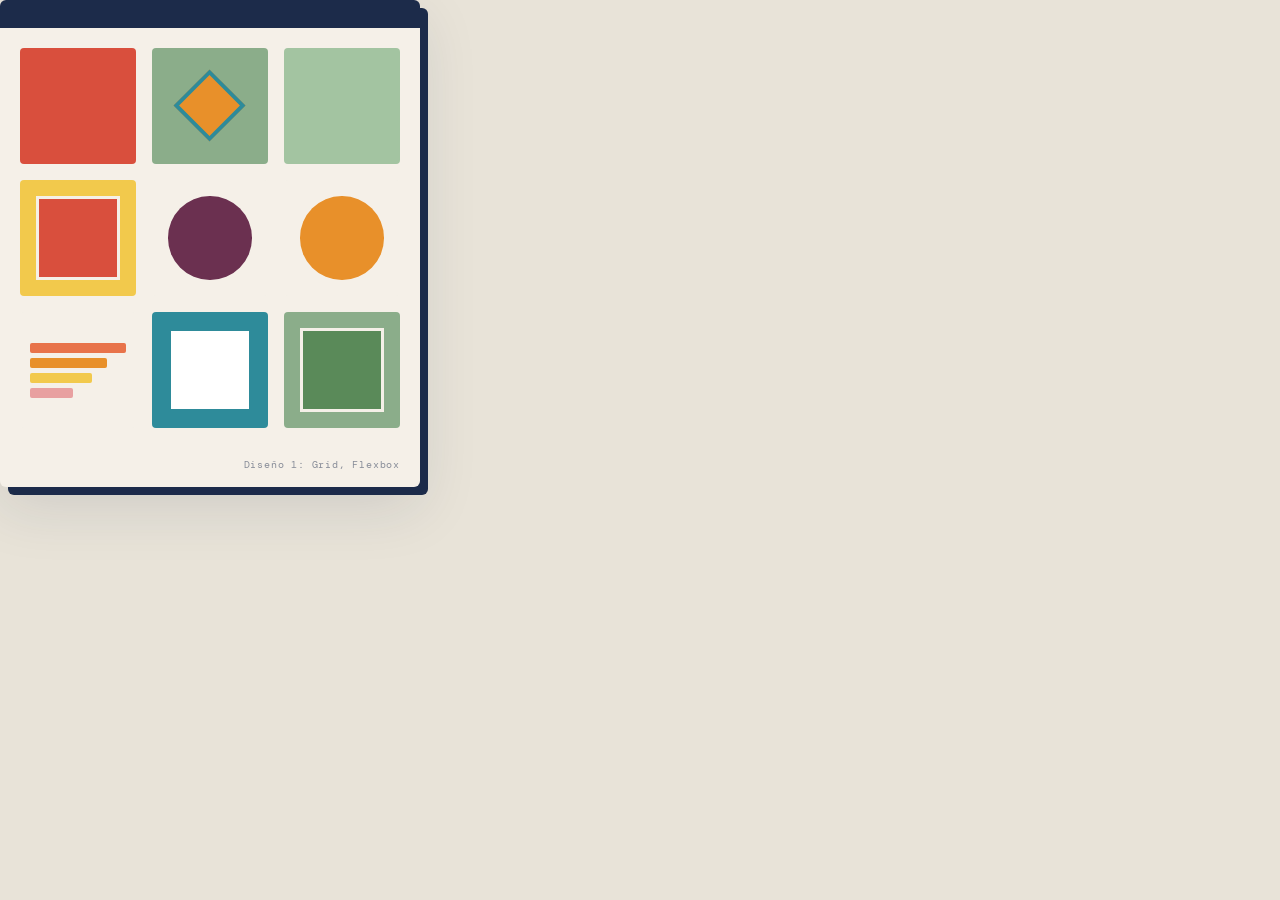
==== Parcial I/design_UI1/index.html @ bd5964a2 "Añadido design_UI2: index y style" ====
<!DOCTYPE html>
<html lang="es">
<head>
  <meta charset="UTF-8" />
  <meta name="viewport" content="width=device-width, initial-scale=1.0"/>
  <title>Interfaz 1.1</title>
  <link href="https://fonts.googleapis.com/css2?family=DM+Mono:wght@400;500&family=Playfair+Display:wght@700&display=swap" rel="stylesheet"/>
  <link rel="stylesheet" href="style.css">
</head>
<body>

  <div class="card">

    <!-- Barra superior azul (navbar) -->
    <div class="navbar"></div>

    <!-- Grilla 3×3 -->
    <div class="grid">

      <!-- Fila 1 -->
      <div class="celda c1">
      </div>

      <div class="celda c2">
        <div class="diamante"></div>
      </div>

      <div class="celda c3">
      </div>

      <!-- Fila 2 -->
      <div class="celda c4">
        <div class="cuadro-interior"></div>
      </div>

      <div class="celda c5">
        <div class="circulo"></div>
      </div>

      <div class="celda c6">
        <div class="circulo-naranja"></div>
      </div>

      <!-- Fila 3 -->
      <div class="celda c7">
        <div class="barra b1"></div>
        <div class="barra b2"></div>
        <div class="barra b3"></div>
        <div class="barra b4"></div>
      </div>

      <div class="celda c8">
        <div class="rect-interior"></div>
      </div>

      <div class="celda c9">
        <div class="cuadro-verde-int"></div>
      </div>

    </div>

    <div class="footer">Diseño 1: Grid, Flexbox</div>
  </div>

</body>
</html>
---- Parcial I/design_UI1/style.css ----
/* ─── Variables de Color ─── */
:root {
  --crema:     #F5F0E8;
  --azul-nav:   #1C2B4A;
  --rojo:       #D94F3D;
  --verde:      #8BAD8A;
  --naranja:    #E8902A;
  --amarillo:   #F2C94C;
  --morado:     #6B3050;
  --teal:       #2E8B9A;
  --salmon:     #E8734A;
  --rosa:       #E8A0A0;
  --blanco:     #FFFFFF;
  --sombra:     rgba(28, 43, 74, 0.12);
}

/* ─── Reset y base ─── */
*, 
*::before, 
*::after { 
  box-sizing: border-box; 
  margin: 0; 
  padding: 0; 
}

body {
  background: #E8E3D8;
  min-height: 100vh;
  margin: 0;
  font-family: 'DM Mono', monospace;
}

/* ─── Tarjeta contenedora principal ─── */
.card {
  background: var(--crema);
  border-radius: 6px;
  overflow: hidden;
  box-shadow: 8px 8px 0px var(--azul-nav), 0 20px 60px var(--sombra);
  width: 420px;
  animation: entrada 0.6s cubic-bezier(0.22, 1, 0.36, 1) both;
}

@keyframes entrada {
  from { 
    opacity: 0; 
    transform: translateY(24px) scale(0.97); 
  }
  to { 
    opacity: 1; 
    transform: translateY(0) scale(1); 
  }
}

/* ─── Barra de navegación superior ─── */
.navbar {
  background: var(--azul-nav);
  height: 28px;
  width: 100%;
}

/* ─── Grid principal de 3×3 ─── */
.grid {
  display: grid;
  grid-template-columns: repeat(3, 1fr);
  gap: 16px;
  padding: 20px;
}

/* ─── Celda base ─── */
.celda {
  position: relative;
  aspect-ratio: 1 / 1;
  border-radius: 4px;
  display: flex;
  align-items: center;
  justify-content: center;
  transition: transform 0.25s ease, box-shadow 0.25s ease;
  cursor: pointer;
}

.celda:hover {
  transform: translateY(-3px) scale(1.04);
  box-shadow: 4px 4px 0 var(--azul-nav);
}

/* ─── Fila 1 ─── */
.c1 { 
  background: var(--rojo); 
}

.c2 { 
  background: var(--verde); 
}

.diamante {
  width: 44%;
  aspect-ratio: 1 / 1;
  background: var(--naranja);
  transform: rotate(45deg);
  border: 4px solid var(--teal);
  transition: transform 0.35s ease;
}

.c2:hover .diamante { 
  transform: rotate(135deg); 
}

.c3 { 
  background: #A3C4A1; 
}

/* ─── Fila 2 ─── */
.c4 { 
  background: var(--amarillo); 
  padding: 14%; 
}

.cuadro-interior {
  width: 100%;
  height: 100%;
  background: var(--rojo);
  border: 3px solid var(--crema);
}

.c5 { 
  background: var(--crema); 
}

.circulo {
  width: 72%;
  aspect-ratio: 1 / 1;
  border-radius: 50%;
  background: var(--morado);
  transition: transform 0.4s cubic-bezier(0.34, 1.56, 0.64, 1);
}

.c5:hover .circulo { 
  transform: scale(1.15); 
}

.c6 { 
  background: var(--crema); 
}

.circulo-naranja {
  width: 72%;
  aspect-ratio: 1 / 1;
  border-radius: 50%;
  background: var(--naranja);
  transition: transform 0.4s cubic-bezier(0.34, 1.56, 0.64, 1);
}

.c6:hover .circulo-naranja { 
  transform: scale(1.15); 
}

/* ─── Fila 3 ─── */
.c7 {
  background: var(--crema);
  flex-direction: column;
  gap: 5px;
  padding: 12px 10px;
  justify-content: center;
  align-items: stretch;
}

.barra {
  height: 10px;
  border-radius: 2px;
  transition: transform 0.2s ease;
}

.c7:hover .barra { 
  transform: scaleX(1.05); 
}

.b1 { background: var(--salmon); }
.b2 { background: var(--naranja); width: 80%; }
.b3 { background: var(--amarillo); width: 65%; }
.b4 { background: var(--rosa); width: 45%; }

.c8 { 
  background: var(--teal); 
  padding: 14%; 
}

.rect-interior {
  width: 100%;
  height: 100%;
  background: var(--blanco);
  border: 3px solid var(--teal);
}

.c9 { 
  background: var(--verde); 
  padding: 14%; 
}

.cuadro-verde-int {
  width: 100%;
  height: 100%;
  background: #5A8A59;
  border: 3px solid var(--crema);
}

/* ─── Etiquetas y Footer ─── */
.label {
  position: absolute;
  font-size: 9px;
  color: var(--azul-nav);
  opacity: 0;
  transition: opacity 0.2s;
  pointer-events: none;
  top: 4px;
  left: 6px;
  font-family: 'DM Mono', monospace;
}

.celda:hover .label { 
  opacity: 0.5; 
}

.footer {
  padding: 10px 20px 16px;
  font-size: 10px;
  color: var(--azul-nav);
  opacity: 0.5;
  letter-spacing: 0.08em;
  text-align: right;
}
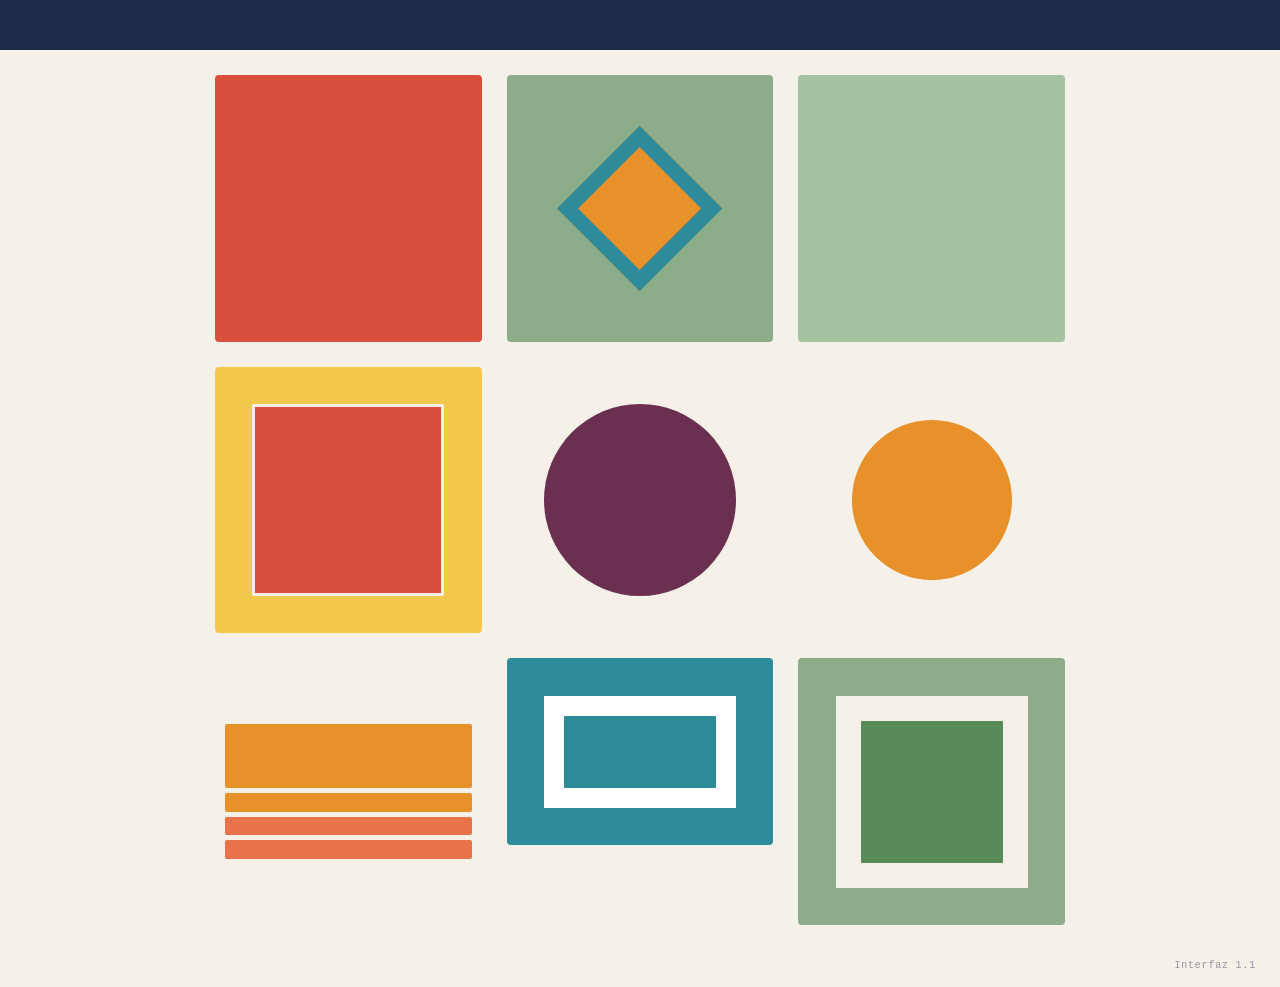
==== commit 007fcb20: "Correcciones Punto 1" ====
--- a/Parcial I/design_UI1/index.html
+++ b/Parcial I/design_UI1/index.html
@@ -1,66 +1,65 @@
 <!DOCTYPE html>
 <html lang="es">
+
 <head>
   <meta charset="UTF-8" />
   <meta name="viewport" content="width=device-width, initial-scale=1.0"/>
-  <title>Interfaz 1.1</title>
-  <link href="https://fonts.googleapis.com/css2?family=DM+Mono:wght@400;500&family=Playfair+Display:wght@700&display=swap" rel="stylesheet"/>
-  <link rel="stylesheet" href="style.css">
+  <title>Interfaz 1</title>
+  <link rel="stylesheet" href="style.css"/>
 </head>
+
 <body>
 
-  <div class="card">
+  <nav class="navbar"></nav>
 
-    <!-- Barra superior azul (navbar) -->
-    <div class="navbar"></div>
+  <main class="grid">
 
-    <!-- Grilla 3×3 -->
-    <div class="grid">
+    <!-- Fila 1 -->
+    <article class="celda c1">
+    </article>
 
-      <!-- Fila 1 -->
-      <div class="celda c1">
-      </div>
+    <article class="celda c2">
+      <span class="diamante"></span>
+    </article>
 
-      <div class="celda c2">
-        <div class="diamante"></div>
-      </div>
+    <article class="celda c3">
+    </article>
 
-      <div class="celda c3">
-      </div>
+    <!-- Fila 2 -->
+    <article class="celda c4">
+      <span class="cuadro-interior"></span>
+    </article>
 
-      <!-- Fila 2 -->
-      <div class="celda c4">
-        <div class="cuadro-interior"></div>
-      </div>
+    <article class="celda c5">
+      <span class="circulo"></span>
+    </article>
 
-      <div class="celda c5">
-        <div class="circulo"></div>
-      </div>
+    <article class="celda c6">
+      <span class="circulo-naranja"></span>
+    </article>
 
-      <div class="celda c6">
-        <div class="circulo-naranja"></div>
-      </div>
+    <!-- Fila 3 -->
+    <article class="celda c7">
+      <ul class="lista-barras">
+        <li class="barra b1"></li>
+        <li class="barra b2"></li>
+        <li class="barra b3"></li>
+        <li class="barra b4"></li>
+      </ul>
+    </article>
 
-      <!-- Fila 3 -->
-      <div class="celda c7">
-        <div class="barra b1"></div>
-        <div class="barra b2"></div>
-        <div class="barra b3"></div>
-        <div class="barra b4"></div>
-      </div>
+    <article class="celda c8">
+      <span class="rect-medio"></span>
+    </article>
 
-      <div class="celda c8">
-        <div class="rect-interior"></div>
-      </div>
+    <article class="celda c9">
+      <span class="cuadro-verde-int"></span>
+    </article>
 
-      <div class="celda c9">
-        <div class="cuadro-verde-int"></div>
-      </div>
+  </main>
 
-    </div>
-
-    <div class="footer">Diseño 1: Grid, Flexbox</div>
-  </div>
+  <!-- Pie de página -->
+  <footer class="pie">Interfaz 1.1</footer>
 
 </body>
 </html>
--- a/Parcial I/design_UI1/style.css
+++ b/Parcial I/design_UI1/style.css
@@ -1,230 +1,181 @@
-/* ─── Variables de Color ─── */
+/* ─── Variables de color ─── */
 :root {
-  --crema:     #F5F0E8;
-  --azul-nav:   #1C2B4A;
-  --rojo:       #D94F3D;
-  --verde:      #8BAD8A;
-  --naranja:    #E8902A;
-  --amarillo:   #F2C94C;
-  --morado:     #6B3050;
-  --teal:       #2E8B9A;
-  --salmon:     #E8734A;
-  --rosa:       #E8A0A0;
-  --blanco:     #FFFFFF;
-  --sombra:     rgba(28, 43, 74, 0.12);
+  --crema:    #F5F0E8;
+  --azul-nav: #1C2B4A;
+  --rojo:     #D94F3D;
+  --verde:    #8BAD8A;
+  --naranja:  #E8902A;
+  --amarillo: #F2C94C;
+  --morado:   #6B3050;
+  --teal:     #2E8B9A;
+  --salmon:   #E8734A;
+  --rosa:     #E8A0A0;
+  --blanco:   #FFFFFF;
 }
 
 /* ─── Reset y base ─── */
-*, 
-*::before, 
-*::after { 
-  box-sizing: border-box; 
-  margin: 0; 
-  padding: 0; 
+*, *::before, *::after {
+  box-sizing: border-box;
+  margin: 0;
+  padding: 0;
 }
 
 body {
-  background: #E8E3D8;
+  background: var(--crema);
   min-height: 100vh;
-  margin: 0;
   font-family: 'DM Mono', monospace;
-}
-
-/* ─── Tarjeta contenedora principal ─── */
-.card {
-  background: var(--crema);
-  border-radius: 6px;
-  overflow: hidden;
-  box-shadow: 8px 8px 0px var(--azul-nav), 0 20px 60px var(--sombra);
-  width: 420px;
+  display: flex;
+  flex-direction: column;
   animation: entrada 0.6s cubic-bezier(0.22, 1, 0.36, 1) both;
 }
 
-@keyframes entrada {
-  from { 
-    opacity: 0; 
-    transform: translateY(24px) scale(0.97); 
-  }
-  to { 
-    opacity: 1; 
-    transform: translateY(0) scale(1); 
-  }
+/* ─── Barra de navegación ─── */
+.navbar {
+  background: var(--azul-nav);
+  height: 50px;
+  width: 100%;
+  flex-shrink: 0;
 }
 
-/* ─── Barra de navegación superior ─── */
-.navbar {
-  background: var(--azul-nav);
-  height: 28px;
-  width: 100%;
-}
-
-/* ─── Grid principal de 3×3 ─── */
+/* ─── Grid principal 3×3 ─── */
 .grid {
+  flex: 1;
   display: grid;
   grid-template-columns: repeat(3, 1fr);
-  gap: 16px;
-  padding: 20px;
+  grid-template-rows: repeat(3, 1fr);
+  gap: 25px;
+  padding: 25px;
+  /* Limitar el ancho máximo para que no se vea raro en pantallas muy anchas */
+  max-width: 900px;
+  width: 100%;
+  margin: 0 auto;
 }
 
 /* ─── Celda base ─── */
-.celda {
-  position: relative;
+article.celda {
   aspect-ratio: 1 / 1;
   border-radius: 4px;
   display: flex;
   align-items: center;
   justify-content: center;
-  transition: transform 0.25s ease, box-shadow 0.25s ease;
+  position: relative;
   cursor: pointer;
 }
 
-.celda:hover {
-  transform: translateY(-3px) scale(1.04);
-  box-shadow: 4px 4px 0 var(--azul-nav);
-}
+/* ─── Fila 1 ─── */
 
-/* ─── Fila 1 ─── */
-.c1 { 
-  background: var(--rojo); 
-}
+/* C1: cuadrado rojo sólido */
+.c1 { background: var(--rojo); }
 
-.c2 { 
-  background: var(--verde); 
-}
+/* C2: fondo verde + diamante */
+.c2 { background: var(--verde); }
 
 .diamante {
+  display: block;
   width: 44%;
   aspect-ratio: 1 / 1;
   background: var(--naranja);
+  border: 15px solid var(--teal);
   transform: rotate(45deg);
-  border: 4px solid var(--teal);
-  transition: transform 0.35s ease;
 }
 
-.c2:hover .diamante { 
-  transform: rotate(135deg); 
-}
-
-.c3 { 
-  background: #A3C4A1; 
-}
+/* C3: cuadrado verde claro sólido */
+.c3 { background: #A3C4A1; }
 
 /* ─── Fila 2 ─── */
-.c4 { 
-  background: var(--amarillo); 
-  padding: 14%; 
-}
+
+/* C4: marco amarillo con cuadrado rojo interior */
+.c4 { background: var(--amarillo); padding: 14%; }
 
 .cuadro-interior {
+  display: block;
   width: 100%;
   height: 100%;
   background: var(--rojo);
   border: 3px solid var(--crema);
 }
 
-.c5 { 
-  background: var(--crema); 
-}
+/* C5: círculo morado */
+.c5 { background: var(--crema); }
 
 .circulo {
+  display: block;
   width: 72%;
   aspect-ratio: 1 / 1;
   border-radius: 50%;
   background: var(--morado);
-  transition: transform 0.4s cubic-bezier(0.34, 1.56, 0.64, 1);
 }
 
-.c5:hover .circulo { 
-  transform: scale(1.15); 
-}
-
-.c6 { 
-  background: var(--crema); 
-}
+/* C6: círculo naranja */
+.c6 { background: var(--crema); }
 
 .circulo-naranja {
-  width: 72%;
+  display: block;
+  width: 60%;
   aspect-ratio: 1 / 1;
   border-radius: 50%;
   background: var(--naranja);
-  transition: transform 0.4s cubic-bezier(0.34, 1.56, 0.64, 1);
-}
-
-.c6:hover .circulo-naranja { 
-  transform: scale(1.15); 
 }
 
 /* ─── Fila 3 ─── */
+
+/* C7: lista de barras de colores */
 .c7 {
   background: var(--crema);
   flex-direction: column;
+  align-items: stretch;
+  padding: 12px 10px;
+}
+
+/* Resetear estilos de lista */
+.lista-barras {
+  list-style: none;
+  width: 100%;
+  display: flex;
+  flex-direction: column;
   gap: 5px;
-  padding: 12px 10px;
-  justify-content: center;
-  align-items: stretch;
 }
 
 .barra {
-  height: 10px;
+  height: 40px;
   border-radius: 2px;
   transition: transform 0.2s ease;
 }
 
-.c7:hover .barra { 
-  transform: scaleX(1.05); 
+.b1 { background: var(--naranja); width: 100%; height: 100%;}
+.b2 { background: var(--naranja); width: 100%; }
+.b3 { background: var(--salmon); width: 100%; }
+.b4 { background: var(--salmon); width: 100%; }
+
+/* C8: marco teal con rectángulo blanco interior */
+.c8 { background: var(--teal); padding: 14%; height: 70%; width: 100%; }
+
+.rect-medio {
+  display: block;
+  width: 100%;
+  height: 100%;
+  background: var(--teal);
+  border: 20px solid var(--blanco);
 }
 
-.b1 { background: var(--salmon); }
-.b2 { background: var(--naranja); width: 80%; }
-.b3 { background: var(--amarillo); width: 65%; }
-.b4 { background: var(--rosa); width: 45%; }
 
-.c8 { 
-  background: var(--teal); 
-  padding: 14%; 
-}
-
-.rect-interior {
-  width: 100%;
-  height: 100%;
-  background: var(--blanco);
-  border: 3px solid var(--teal);
-}
-
-.c9 { 
-  background: var(--verde); 
-  padding: 14%; 
-}
+/* C9: marco verde con cuadrado verde oscuro interior */
+.c9 { background: var(--verde); padding: 14%; }
 
 .cuadro-verde-int {
+  display: block;
   width: 100%;
   height: 100%;
   background: #5A8A59;
-  border: 3px solid var(--crema);
+  border: 25px solid var(--crema);
 }
 
-/* ─── Etiquetas y Footer ─── */
-.label {
-  position: absolute;
-  font-size: 9px;
-  color: var(--azul-nav);
-  opacity: 0;
-  transition: opacity 0.2s;
-  pointer-events: none;
-  top: 4px;
-  left: 6px;
-  font-family: 'DM Mono', monospace;
-}
-
-.celda:hover .label { 
-  opacity: 0.5; 
-}
-
-.footer {
-  padding: 10px 20px 16px;
+/* ─── Pie de página ─── */
+footer.pie {
+  padding: 10px 24px 16px;
   font-size: 10px;
   color: var(--azul-nav);
-  opacity: 0.5;
+  opacity: 0.45;
   letter-spacing: 0.08em;
   text-align: right;
 }
